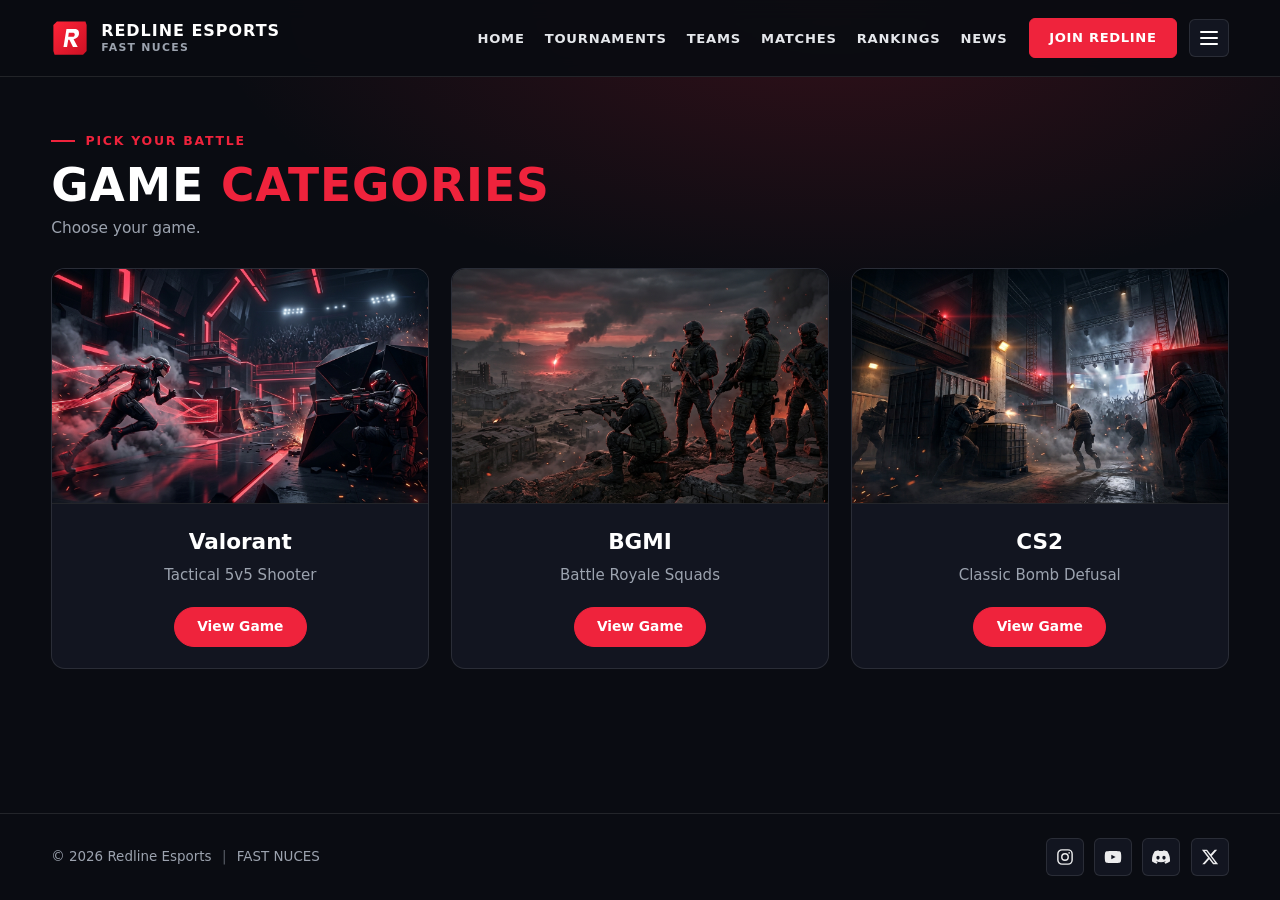
==== pages/game-categories.html @ 34097df9 "Add Match Results and Game Categories pages" ====
<!DOCTYPE html>
<html lang="en">
<head>
  <meta charset="UTF-8" />
  <meta name="viewport" content="width=device-width, initial-scale=1.0" />
  <title>Game Categories | Redline Esports</title>
  <link rel="icon" type="image/svg+xml" href="../images/redline-logo.svg" />
  <link rel="stylesheet" href="../css/style.css" />
  <link rel="stylesheet" href="../css/match-details.css" />
  <link rel="stylesheet" href="../css/game-categories.css" />
</head>
<body>
  <header class="site-header">
    <div class="container header-inner">
      <a href="../index.html" class="brand" aria-label="Redline Esports Home">
        <img src="../images/redline-logo.svg" alt="Redline Esports Logo" class="brand-logo" />
        <div class="brand-text">
          <span class="brand-name">Redline Esports</span>
          <span class="brand-sub">FAST NUCES</span>
        </div>
      </a>

      <div class="header-right">
        <nav class="main-nav" aria-label="Primary Navigation">
          <ul class="nav-links">
            <li><a href="../index.html" class="nav-link">Home</a></li>
            <li><a href="tournaments.html" class="nav-link">Tournaments</a></li>
            <li><a href="teams.html" class="nav-link">Teams</a></li>
            <li><a href="match-results.html" class="nav-link">Matches</a></li>
            <li><a href="leaderboard.html" class="nav-link">Rankings</a></li>
            <li><a href="news.html" class="nav-link">News</a></li>
          </ul>
        </nav>

        <div class="header-controls">
          <button type="button" id="openJoinModal" class="btn-join">Join Redline</button>
          <button
            type="button"
            id="menuToggle"
            class="menu-toggle"
            aria-label="Show all pages"
            aria-expanded="false"
            aria-controls="pagesDropdown"
          >
            <span class="menu-toggle-bar"></span>
            <span class="menu-toggle-bar"></span>
            <span class="menu-toggle-bar"></span>
          </button>
        </div>
      </div>

      <div id="pagesDropdown" class="pages-dropdown" hidden>
        <ul class="dropdown-list">
          <li class="mobile-only-link"><a href="../index.html" class="dropdown-link">Home</a></li>
          <li><a href="tournaments.html" class="dropdown-link">Tournaments</a></li>
          <li><a href="teams.html" class="dropdown-link">Teams</a></li>
          <li><a href="team-registration.html" class="dropdown-link">Team Registration</a></li>
          <li><a href="player-profiles.html" class="dropdown-link">Player Profiles</a></li>
          <li><a href="match-schedule.html" class="dropdown-link">Match Schedule</a></li>
          <li><a href="match-results.html" class="dropdown-link">Match Results</a></li>
          <li><a href="game-categories.html" class="dropdown-link active" aria-current="page">Game Categories</a></li>
          <li><a href="leaderboard.html" class="dropdown-link">Leaderboard</a></li>
          <li><a href="university-rankings.html" class="dropdown-link">University Rankings</a></li>
          <li><a href="hall-of-fame.html" class="dropdown-link">Hall of Fame</a></li>
          <li><a href="news.html" class="dropdown-link">Gaming News</a></li>
          <li><a href="media-gallery.html" class="dropdown-link">Media Gallery</a></li>
          <li><a href="contact.html" class="dropdown-link">Contact Us</a></li>
          <li><a href="about.html" class="dropdown-link">About Us</a></li>
        </ul>
      </div>
    </div>
  </header>

  <main>
    <!-- State 1: Game Categories -->
    <section id="categoriesView" class="categories-page">
      <div class="container">
        <div class="page-intro">
          <span class="page-eyebrow">Pick Your Battle</span>
          <h1 class="page-title">Game <span>Categories</span></h1>
          <p class="page-subtitle">Choose your game.</p>
        </div>

        <div id="categoryGrid" class="category-grid"></div>
      </div>
    </section>

    <!-- State 2: Game Hub (Matches / Teams / Rankings) -->
    <section id="hubView" class="hub-page" hidden>
      <div class="container">
        <div class="view-top-bar">
          <div>
            <span class="page-eyebrow">Game Division</span>
            <h1 id="hubTitle" class="page-title"></h1>
            <p class="page-subtitle">Matches, teams, rankings</p>
          </div>
          <button type="button" id="backToCategoriesBtn" class="btn-back">&larr; Back to Game Categories</button>
        </div>

        <div class="hub-tabs" role="tablist" aria-label="Game Hub Sections">
          <button type="button" class="hub-tab is-active" data-tab="matches" role="tab" aria-selected="true">Matches</button>
          <button type="button" class="hub-tab" data-tab="teams" role="tab" aria-selected="false">Teams</button>
          <button type="button" class="hub-tab" data-tab="rankings" role="tab" aria-selected="false">Rankings</button>
        </div>

        <div id="hubContent"></div>
      </div>
    </section>

    <!-- State 3: Match Details (Connected Detail View) -->
    <section id="catDetailsView" class="details-page" hidden>
      <div class="container">
        <div class="details-top-bar">
          <div>
            <span class="page-eyebrow">The Scoreboard</span>
            <h1 class="page-title">Match <span>Details</span></h1>
          </div>
          <button type="button" id="backToHubBtn" class="btn-back">&larr; Back to Matches</button>
        </div>

        <div class="details-panel">
          <div class="details-media-col">
            <div class="details-image-box">
              <img id="catMatchImage" src="../images/matches/valorant-match.jpg" alt="Match Arena Visual" />
            </div>
            <button type="button" id="seeLeaderboardBtn" class="btn-leaderboard">
              See Valorant Leaderboard
            </button>
          </div>

          <div class="details-info-col">
            <h2 id="catMatchTeams" class="matchup-heading"></h2>

            <div class="match-stats-list">
              <div class="stat-line">
                <span class="stat-label">Score:</span>
                <span id="catMatchScore" class="stat-value"></span>
              </div>
              <div class="stat-line">
                <span class="stat-label">Date:</span>
                <span id="catMatchDate" class="stat-value"></span>
              </div>
              <div class="stat-line">
                <span class="stat-label">Map:</span>
                <span id="catMatchMap" class="stat-value"></span>
              </div>
            </div>

            <div class="top-player-section">
              <span class="top-player-label">Top Player:</span>
              <div class="top-player-card">
                <img src="../images/player-avatar.svg" alt="Top Player Avatar" class="player-avatar" />
                <span id="catMatchTopPlayer" class="top-player-name"></span>
              </div>
            </div>
          </div>
        </div>
      </div>
    </section>

    <!-- State 4: Game Leaderboard View -->
    <section id="catLeaderboardView" class="hub-page" hidden>
      <div class="container">
        <div class="view-top-bar">
          <div>
            <span class="page-eyebrow">Division Standings</span>
            <h1 id="catLeaderboardTitle" class="page-title"></h1>
            <p id="catLeaderboardSubtitle" class="page-subtitle"></p>
          </div>
          <button type="button" id="backFromLeaderboardBtn" class="btn-back">&larr; Back to Matches</button>
        </div>

        <div id="catLeaderboardContent"></div>
      </div>
    </section>
  </main>

  <footer class="site-footer">
    <div class="container footer-inner">
      <div class="footer-meta">
        <span>&copy; 2026 Redline Esports</span>
        <span class="footer-sep">|</span>
        <span>FAST NUCES</span>
      </div>

      <div class="social-row" aria-label="Social Media">
        <a href="https://www.instagram.com/" target="_blank" rel="noopener noreferrer" class="social-link" aria-label="Instagram" title="Instagram">
          <img src="../images/icons/instagram.svg" alt="Instagram" />
        </a>
        <a href="https://www.youtube.com/" target="_blank" rel="noopener noreferrer" class="social-link" aria-label="YouTube" title="YouTube">
          <img src="../images/icons/youtube.svg" alt="YouTube" />
        </a>
        <a href="https://discord.com/" target="_blank" rel="noopener noreferrer" class="social-link" aria-label="Discord" title="Discord">
          <img src="../images/icons/discord.svg" alt="Discord" />
        </a>
        <a href="https://x.com/" target="_blank" rel="noopener noreferrer" class="social-link" aria-label="X (formerly Twitter)" title="X">
          <img src="../images/icons/x.svg" alt="X" />
        </a>
      </div>
    </div>
  </footer>

  <!-- Join Redline Modal -->
  <div id="joinModal" class="modal-overlay" role="dialog" aria-modal="true" aria-labelledby="joinModalTitle" hidden>
    <div class="modal-card">
      <div class="modal-header">
        <h2 id="joinModalTitle" class="modal-title">Join <span>Redline</span></h2>
        <button type="button" class="modal-close" data-close-modal aria-label="Close modal">&times;</button>
      </div>
      <form id="joinForm" class="modal-form">
        <div class="form-group">
          <label for="joinName">Player or Team Name</label>
          <input type="text" id="joinName" required placeholder="e.g. Nuces Raptors" />
        </div>
        <div class="form-group">
          <label for="joinEmail">University Email</label>
          <input type="email" id="joinEmail" required placeholder="i263121@isb.nu.edu.pk" />
        </div>
        <div class="form-group">
          <label for="joinGame">Primary Game</label>
          <select id="joinGame" required>
            <option value="Valorant">Valorant</option>
            <option value="BGMI">BGMI</option>
            <option value="CS2">CS2</option>
          </select>
        </div>
        <button type="submit" class="btn-join">Submit Registration</button>
      </form>
      <p id="joinFeedback" class="modal-feedback" hidden></p>
    </div>
  </div>

  <script src="../js/main.js"></script>
  <script src="../js/matches-data.js"></script>
  <script src="../js/game-categories.js"></script>
</body>
</html>
---- css/style.css ----
/* ==========================================================================
   Redline Esports - Shared Stylesheet (Matches Site Theme & Header/Footer)
   ========================================================================== */

:root {
  --bg-page: #0a0c12;
  --bg-surface: #121520;
  --bg-surface-alt: #161a27;
  --bg-hover: #1b2030;
  --red: #ef233c;
  --red-dark: #cc1124;
  --red-soft: rgba(239, 35, 60, 0.14);
  --white: #ffffff;
  --text-light: #e5e7eb;
  --text-muted: #9ca3af;
  --border-subtle: rgba(255, 255, 255, 0.1);
  --border-strong: rgba(255, 255, 255, 0.18);
  --radius-sm: 6px;
  --radius-md: 10px;
  --radius-lg: 14px;
  --transition: 0.2s ease;
}

*,
*::before,
*::after {
  box-sizing: border-box;
  margin: 0;
  padding: 0;
}

[hidden] {
  display: none !important;
}

body {
  font-family: "Segoe UI", system-ui, -apple-system, BlinkMacSystemFont, Roboto, sans-serif;
  background-color: var(--bg-page);
  background-image: radial-gradient(ellipse 70% 420px at 65% 0%, rgba(239, 35, 60, 0.18), transparent 70%);
  background-repeat: no-repeat;
  color: var(--white);
  line-height: 1.5;
  min-height: 100vh;
  display: flex;
  flex-direction: column;
}

img {
  display: block;
  max-width: 100%;
}

a {
  color: inherit;
  text-decoration: none;
}

button,
input,
select {
  font: inherit;
  color: inherit;
}

.container {
  width: min(1240px, 92%);
  margin-inline: auto;
}

/* Header & Navigation
   -------------------------------------------------------------------------- */

.site-header {
  position: sticky;
  top: 0;
  z-index: 100;
  background-color: rgba(10, 12, 18, 0.94);
  backdrop-filter: blur(10px);
  border-bottom: 1px solid var(--border-subtle);
}

.header-inner {
  position: relative;
  display: flex;
  align-items: center;
  justify-content: space-between;
  gap: 1.25rem;
  min-height: 76px;
}

.brand {
  display: inline-flex;
  align-items: center;
  gap: 0.75rem;
  flex-shrink: 0;
}

.brand-logo {
  width: 38px;
  height: 38px;
}

.brand-text {
  display: flex;
  flex-direction: column;
  line-height: 1.1;
}

.brand-name {
  font-size: 1rem;
  font-weight: 800;
  letter-spacing: 0.06em;
  text-transform: uppercase;
  color: var(--white);
}

.brand-sub {
  font-size: 0.68rem;
  font-weight: 600;
  letter-spacing: 0.12em;
  text-transform: uppercase;
  color: var(--text-muted);
  margin-top: 2px;
}

.header-right {
  display: flex;
  align-items: center;
  gap: 1.35rem;
}

.nav-links {
  display: flex;
  align-items: center;
  list-style: none;
  gap: 1.25rem;
}

.nav-link {
  font-size: 0.82rem;
  font-weight: 700;
  letter-spacing: 0.06em;
  text-transform: uppercase;
  color: var(--text-light);
  padding: 0.35rem 0;
  transition: color var(--transition);
}

.nav-link:hover,
.nav-link:focus-visible {
  color: var(--white);
}

.nav-link.active {
  color: var(--red);
}

.header-controls {
  display: flex;
  align-items: center;
  gap: 0.75rem;
}

.btn-join {
  padding: 0.58rem 1.2rem;
  background-color: var(--red);
  border: 1px solid var(--red);
  border-radius: var(--radius-sm);
  color: var(--white);
  font-size: 0.82rem;
  font-weight: 800;
  letter-spacing: 0.05em;
  text-transform: uppercase;
  cursor: pointer;
  transition: background-color var(--transition);
}

.btn-join:hover,
.btn-join:focus-visible {
  background-color: var(--red-dark);
}

.menu-toggle {
  display: inline-flex;
  flex-direction: column;
  justify-content: center;
  gap: 4px;
  width: 40px;
  height: 38px;
  padding: 8px 10px;
  background-color: var(--bg-surface);
  border: 1px solid var(--border-subtle);
  border-radius: var(--radius-sm);
  cursor: pointer;
  transition: border-color var(--transition), background-color var(--transition);
}

.menu-toggle:hover,
.menu-toggle:focus-visible {
  border-color: var(--red);
  background-color: var(--bg-hover);
}

.menu-toggle-bar {
  width: 100%;
  height: 2px;
  background-color: var(--white);
  border-radius: 2px;
}

/* All-Pages Dropdown Menu (Matches Site Screenshot)
   -------------------------------------------------------------------------- */

.pages-dropdown {
  position: absolute;
  top: calc(100% + 8px);
  right: 0;
  width: 245px;
  max-height: 76vh;
  overflow-y: auto;
  background-color: #131622;
  border: 1px solid var(--border-subtle);
  border-radius: var(--radius-md);
  padding: 0.55rem;
  box-shadow: 0 18px 40px rgba(0, 0, 0, 0.65);
  z-index: 150;
}

.pages-dropdown[hidden] {
  display: none;
}

.dropdown-list {
  list-style: none;
  display: flex;
  flex-direction: column;
  gap: 0.2rem;
}

.dropdown-link {
  display: block;
  padding: 0.55rem 0.85rem;
  border-radius: var(--radius-sm);
  font-size: 0.86rem;
  font-weight: 600;
  color: var(--text-light);
  transition: background-color var(--transition), color var(--transition);
}

.dropdown-link:hover,
.dropdown-link:focus-visible {
  background-color: rgba(255, 255, 255, 0.06);
  color: var(--white);
}

.dropdown-link.active {
  background-color: var(--red-soft);
  color: var(--red);
}

.mobile-only-link {
  display: none;
}

/* Main Content
   -------------------------------------------------------------------------- */

main {
  flex: 1;
}

/* Footer (Matches Screenshot + Prototype Links)
   -------------------------------------------------------------------------- */

.site-footer {
  margin-top: 4rem;
  background-color: var(--bg-page);
  border-top: 1px solid var(--border-subtle);
  padding: 1.5rem 0;
}

.footer-inner {
  display: flex;
  flex-wrap: wrap;
  align-items: center;
  justify-content: space-between;
  gap: 1rem;
}

.footer-meta {
  display: flex;
  flex-wrap: wrap;
  align-items: center;
  gap: 0.45rem 0.65rem;
  font-size: 0.84rem;
  color: var(--text-muted);
}

.footer-meta a {
  color: var(--text-muted);
  transition: color var(--transition);
}

.footer-meta a:hover,
.footer-meta a:focus-visible {
  color: var(--white);
}

.footer-sep {
  opacity: 0.55;
}

.social-row {
  display: flex;
  flex-direction: row;
  flex-wrap: nowrap;
  align-items: center;
  gap: 0.65rem;
}

.social-link {
  display: inline-flex;
  align-items: center;
  justify-content: center;
  width: 38px;
  height: 38px;
  border: 1px solid var(--border-subtle);
  border-radius: var(--radius-sm);
  background-color: var(--bg-surface);
  transition: border-color var(--transition), background-color var(--transition), transform var(--transition);
}

.social-link img {
  width: 18px;
  height: 18px;
  opacity: 0.92;
}

.social-link:hover,
.social-link:focus-visible {
  border-color: var(--red);
  background-color: var(--red-soft);
  transform: translateY(-2px);
}

/* Modals (Join Redline & Match Details)
   -------------------------------------------------------------------------- */

.modal-overlay {
  position: fixed;
  inset: 0;
  z-index: 200;
  display: grid;
  place-items: center;
  padding: 1rem;
  background-color: rgba(5, 6, 10, 0.8);
}

.modal-overlay[hidden] {
  display: none;
}

.modal-card {
  width: min(440px, 100%);
  background-color: var(--bg-surface);
  border: 1px solid var(--red);
  border-radius: var(--radius-md);
  padding: 1.5rem;
}

.modal-header {
  display: flex;
  align-items: center;
  justify-content: space-between;
  margin-bottom: 1rem;
}

.modal-title {
  font-size: 1.15rem;
  font-weight: 800;
  text-transform: uppercase;
}

.modal-title span {
  color: var(--red);
}

.modal-close {
  width: 32px;
  height: 32px;
  background-color: var(--bg-page);
  border: 1px solid var(--border-subtle);
  border-radius: var(--radius-sm);
  color: var(--white);
  font-size: 1.2rem;
  line-height: 1;
  cursor: pointer;
}

.modal-close:hover {
  border-color: var(--red);
  color: var(--red);
}

.modal-form {
  display: flex;
  flex-direction: column;
  gap: 0.85rem;
}

.form-group {
  display: flex;
  flex-direction: column;
  gap: 0.35rem;
}

.form-group label {
  font-size: 0.84rem;
  font-weight: 600;
  color: var(--text-light);
}

.form-group input,
.form-group select {
  padding: 0.6rem 0.75rem;
  background-color: var(--bg-page);
  border: 1px solid var(--border-subtle);
  border-radius: var(--radius-sm);
}

.form-group input:focus,
.form-group select:focus {
  outline: none;
  border-color: var(--red);
}

.modal-feedback {
  margin-top: 0.85rem;
  padding: 0.65rem 0.8rem;
  border-radius: var(--radius-sm);
  background-color: var(--red-soft);
  border: 1px solid var(--red);
  font-size: 0.88rem;
}

/* Responsive Navigation & Footer
   -------------------------------------------------------------------------- */

@media (max-width: 980px) {
  .main-nav {
    display: none;
  }

  .mobile-only-link {
    display: block;
  }
}

@media (max-width: 640px) {
  .brand-sub {
    display: none;
  }

  .btn-join {
    padding: 0.5rem 0.85rem;
    font-size: 0.76rem;
  }

  .footer-inner {
    flex-direction: column;
    align-items: flex-start;
  }
}
---- css/match-details.css ----
/* ==========================================================================
   Redline Esports - Match Details Page Styles (Vertical Prototype Layout)
   ========================================================================== */

.details-page {
  padding: 3rem 0 1rem;
}

.details-top-bar {
  display: flex;
  flex-wrap: wrap;
  align-items: flex-end;
  justify-content: space-between;
  gap: 1rem;
  margin-bottom: 1.75rem;
}

.page-eyebrow {
  display: inline-flex;
  align-items: center;
  gap: 0.65rem;
  font-size: 0.78rem;
  font-weight: 700;
  letter-spacing: 0.14em;
  text-transform: uppercase;
  color: var(--red);
  margin-bottom: 0.65rem;
}

.page-eyebrow::before {
  content: "";
  width: 24px;
  height: 2px;
  background-color: var(--red);
}

.page-title {
  font-size: clamp(2rem, 4vw, 2.85rem);
  font-weight: 900;
  letter-spacing: 0.02em;
  text-transform: uppercase;
  line-height: 1.1;
}

.page-title span {
  color: var(--red);
}

.btn-back {
  display: inline-flex;
  align-items: center;
  gap: 0.45rem;
  padding: 0.55rem 1.15rem;
  background-color: var(--bg-surface);
  border: 1px solid var(--border-strong);
  border-radius: 999px;
  font-size: 0.86rem;
  font-weight: 700;
  color: var(--white);
  transition: border-color var(--transition), background-color var(--transition);
}

.btn-back:hover,
.btn-back:focus-visible {
  border-color: var(--red);
  background-color: var(--red-soft);
}

/* Two-Column Match Details Card (Prototype Layout)
   -------------------------------------------------------------------------- */

.details-panel {
  display: grid;
  grid-template-columns: minmax(260px, 1fr) minmax(0, 1.25fr);
  background-color: var(--bg-surface);
  border: 1px solid var(--border-subtle);
  border-radius: var(--radius-lg);
  overflow: hidden;
}

/* Left Column: Image Box + See <Game> Leaderboard Button */

.details-media-col {
  display: flex;
  flex-direction: column;
  align-items: center;
  justify-content: center;
  gap: 1.25rem;
  padding: 2rem;
  border-right: 1px solid var(--border-subtle);
}

.details-image-box {
  width: 100%;
  aspect-ratio: 16 / 10;
  border: 1px solid var(--border-strong);
  border-radius: var(--radius-md);
  overflow: hidden;
  background-color: var(--bg-page);
}

.details-image-box img {
  width: 100%;
  height: 100%;
  object-fit: cover;
}

.btn-leaderboard {
  display: inline-block;
  padding: 0.65rem 1.4rem;
  background-color: var(--red);
  border: 1px solid var(--red);
  border-radius: 999px;
  color: var(--white);
  font-size: 0.88rem;
  font-weight: 700;
  text-align: center;
  transition: background-color var(--transition);
}

.btn-leaderboard:hover,
.btn-leaderboard:focus-visible {
  background-color: var(--red-dark);
}

/* Right Column: Matchup, Score, Date, Map, Top Player */

.details-info-col {
  display: flex;
  flex-direction: column;
  justify-content: center;
  gap: 1.35rem;
  padding: 2.25rem;
}

.matchup-heading {
  font-size: clamp(1.35rem, 2.5vw, 1.8rem);
  font-weight: 900;
  text-transform: uppercase;
  letter-spacing: 0.03em;
  line-height: 1.25;
  color: var(--white);
}

.matchup-vs {
  display: block;
  font-size: 0.95rem;
  font-weight: 800;
  color: var(--red);
  margin: 0.2rem 0;
}

.match-stats-list {
  display: flex;
  flex-direction: column;
  gap: 0.7rem;
  padding: 1rem 0;
  border-top: 1px solid var(--border-subtle);
  border-bottom: 1px solid var(--border-subtle);
}

.stat-line {
  display: flex;
  flex-wrap: wrap;
  gap: 0.5rem;
  font-size: 1rem;
}

.stat-label {
  font-weight: 700;
  color: var(--text-muted);
}

.stat-value {
  font-weight: 700;
  color: var(--white);
}

.top-player-section {
  display: flex;
  flex-direction: column;
  gap: 0.65rem;
}

.top-player-label {
  font-size: 0.95rem;
  font-weight: 700;
  color: var(--text-muted);
}

.top-player-card {
  display: inline-flex;
  align-items: center;
  gap: 0.9rem;
}

.player-avatar {
  width: 54px;
  height: 54px;
  border-radius: 50%;
  flex-shrink: 0;
}

.top-player-name {
  font-size: 1.05rem;
  font-weight: 700;
  color: var(--white);
}

/* Responsive Breakpoints
   -------------------------------------------------------------------------- */

@media (max-width: 820px) {
  .details-panel {
    grid-template-columns: 1fr;
  }

  .details-media-col {
    border-right: none;
    border-bottom: 1px solid var(--border-subtle);
    padding: 1.5rem;
  }

  .details-info-col {
    padding: 1.5rem;
  }
}

@media (max-width: 620px) {
  .details-page {
    padding-top: 2rem;
  }

  .btn-leaderboard {
    width: 100%;
  }
}
---- css/game-categories.css ----
/* ==========================================================================
   Redline Esports - Game Categories & Interactive Hub Styles
   ========================================================================== */

.categories-page,
.hub-page {
  padding: 3rem 0 1rem;
}

.page-intro {
  margin-bottom: 1.75rem;
}

.view-top-bar {
  display: flex;
  flex-wrap: wrap;
  align-items: flex-end;
  justify-content: space-between;
  gap: 1rem;
  margin-bottom: 1.5rem;
}

.page-eyebrow {
  display: inline-flex;
  align-items: center;
  gap: 0.65rem;
  font-size: 0.78rem;
  font-weight: 700;
  letter-spacing: 0.14em;
  text-transform: uppercase;
  color: var(--red);
  margin-bottom: 0.65rem;
}

.page-eyebrow::before {
  content: "";
  width: 24px;
  height: 2px;
  background-color: var(--red);
}

.page-title {
  font-size: clamp(2rem, 4vw, 2.85rem);
  font-weight: 900;
  letter-spacing: 0.02em;
  text-transform: uppercase;
  line-height: 1.1;
  margin-bottom: 0.4rem;
}

.page-title span {
  color: var(--red);
}

.page-subtitle {
  font-size: 0.96rem;
  color: var(--text-muted);
}

/* State 1: 3 Game Category Cards
   -------------------------------------------------------------------------- */

.category-grid {
  display: grid;
  grid-template-columns: repeat(3, minmax(0, 1fr));
  gap: 1.35rem;
}

.category-card {
  display: flex;
  flex-direction: column;
  background-color: var(--bg-surface);
  border: 1px solid var(--border-subtle);
  border-radius: var(--radius-lg);
  overflow: hidden;
  transition: transform var(--transition), border-color var(--transition);
}

.category-card:hover {
  transform: translateY(-3px);
  border-color: var(--red);
}

.category-thumb {
  aspect-ratio: 16 / 10;
  background-color: var(--bg-page);
  border-bottom: 1px solid var(--border-subtle);
  overflow: hidden;
}

.category-thumb img {
  width: 100%;
  height: 100%;
  object-fit: cover;
}

.category-body {
  display: flex;
  flex-direction: column;
  flex: 1;
  padding: 1.35rem;
  text-align: center;
}

.category-title {
  font-size: 1.35rem;
  font-weight: 800;
  color: var(--white);
  margin-bottom: 0.35rem;
}

.category-desc {
  font-size: 0.94rem;
  color: var(--text-muted);
  margin-bottom: 1.25rem;
  flex: 1;
}

.btn-view-game {
  display: inline-block;
  align-self: center;
  padding: 0.55rem 1.4rem;
  background-color: var(--red);
  border: 1px solid var(--red);
  border-radius: 999px;
  color: var(--white);
  font-size: 0.86rem;
  font-weight: 700;
  cursor: pointer;
  transition: background-color var(--transition);
}

.btn-view-game:hover,
.btn-view-game:focus-visible {
  background-color: var(--red-dark);
}

/* State 2: Game Hub Tabs & Tables
   -------------------------------------------------------------------------- */

.hub-tabs {
  display: flex;
  flex-wrap: wrap;
  gap: 0.65rem;
  margin-bottom: 1.35rem;
}

.hub-tab {
  padding: 0.5rem 1.3rem;
  border-radius: 999px;
  border: 1px solid var(--border-subtle);
  background-color: var(--bg-surface);
  color: var(--text-light);
  font-size: 0.86rem;
  font-weight: 700;
  cursor: pointer;
  transition: background-color var(--transition), border-color var(--transition), color var(--transition);
}

.hub-tab:hover,
.hub-tab:focus-visible {
  border-color: var(--red);
  color: var(--white);
}

.hub-tab.is-active {
  background-color: var(--red);
  border-color: var(--red);
  color: var(--white);
}

.hub-table-card {
  background-color: var(--bg-surface);
  border: 1px solid var(--border-subtle);
  border-radius: var(--radius-lg);
  overflow: hidden;
}

.hub-table {
  width: 100%;
  border-collapse: collapse;
  text-align: center;
}

.hub-table thead th {
  padding: 0.95rem 0.9rem;
  font-size: 0.9rem;
  font-weight: 700;
  color: var(--white);
  background-color: var(--bg-surface-alt);
  border-bottom: 1px solid var(--border-subtle);
}

.hub-table tbody tr {
  border-bottom: 1px solid var(--border-subtle);
  transition: background-color var(--transition);
}

.hub-table tbody tr:last-child {
  border-bottom: none;
}

.hub-table tbody tr:hover {
  background-color: var(--bg-hover);
}

.hub-table tbody td {
  padding: 1.1rem 0.9rem;
  font-size: 0.94rem;
  color: var(--text-light);
}

.btn-row-action {
  padding: 0.42rem 0.9rem;
  background-color: transparent;
  border: 1px solid var(--red);
  border-radius: var(--radius-sm);
  color: var(--white);
  font-size: 0.82rem;
  font-weight: 700;
  cursor: pointer;
  transition: background-color var(--transition);
}

.btn-row-action:hover,
.btn-row-action:focus-visible {
  background-color: var(--red);
}

/* State 4 / Rankings Layout (Table + Trophy Panel)
   -------------------------------------------------------------------------- */

.leaderboard-layout {
  display: grid;
  grid-template-columns: minmax(0, 2.2fr) minmax(240px, 0.95fr);
  gap: 1.35rem;
  align-items: stretch;
}

.trophy-card {
  position: relative;
  display: flex;
  flex-direction: column;
  align-items: center;
  justify-content: center;
  background-color: var(--bg-surface);
  border: 1px solid var(--border-subtle);
  border-radius: var(--radius-lg);
  overflow: hidden;
  min-height: 290px;
}

.trophy-image {
  width: 100%;
  height: 100%;
  object-fit: cover;
}

.trophy-caption {
  position: absolute;
  inset-inline: 0;
  bottom: 0;
  padding: 0.85rem 1rem;
  background: linear-gradient(to top, rgba(10, 12, 18, 0.92), transparent);
  font-size: 0.85rem;
  font-weight: 800;
  letter-spacing: 0.1em;
  text-transform: uppercase;
  color: var(--white);
  text-align: center;
}

.rank-badge {
  display: inline-block;
  min-width: 28px;
  font-weight: 800;
  color: var(--white);
}

.rank-top {
  color: var(--red);
}

.points-cell {
  font-weight: 800;
  color: var(--white);
}

/* Responsive Breakpoints
   -------------------------------------------------------------------------- */

@media (max-width: 920px) {
  .category-grid {
    grid-template-columns: repeat(2, minmax(0, 1fr));
  }

  .leaderboard-layout {
    grid-template-columns: 1fr;
  }

  .trophy-card {
    max-height: 280px;
  }
}

@media (max-width: 640px) {
  .categories-page,
  .hub-page {
    padding-top: 2rem;
  }

  .category-grid {
    grid-template-columns: 1fr;
  }

  .hub-table thead {
    display: none;
  }

  .hub-table,
  .hub-table tbody,
  .hub-table tr,
  .hub-table td {
    display: block;
    width: 100%;
  }

  .hub-table tbody tr {
    padding: 0.85rem 1rem;
    border-bottom: 1px solid var(--border-strong);
  }

  .hub-table tbody td {
    display: flex;
    align-items: center;
    justify-content: space-between;
    gap: 1rem;
    padding: 0.4rem 0;
    text-align: right;
  }

  .hub-table tbody td::before {
    content: attr(data-label);
    font-size: 0.78rem;
    font-weight: 700;
    text-transform: uppercase;
    letter-spacing: 0.05em;
    color: var(--text-muted);
    text-align: left;
  }
}
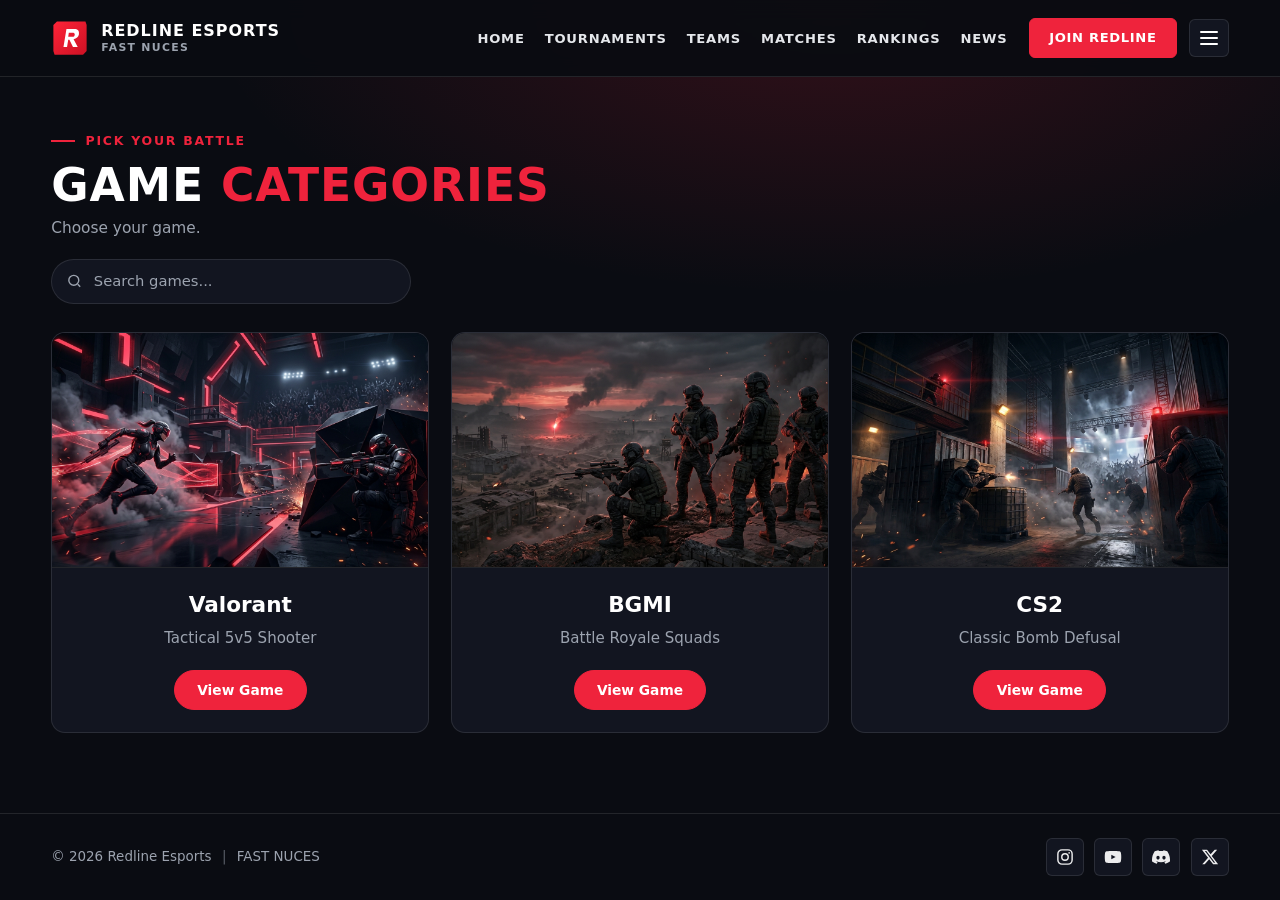
==== commit 053707ab: "Add search and game data to game categories Added a search box to the game categories page, with its" ====
--- a/pages/game-categories.html
+++ b/pages/game-categories.html
@@ -6,7 +6,6 @@
   <title>Game Categories | Redline Esports</title>
   <link rel="icon" type="image/svg+xml" href="../images/redline-logo.svg" />
   <link rel="stylesheet" href="../css/style.css" />
-  <link rel="stylesheet" href="../css/match-details.css" />
   <link rel="stylesheet" href="../css/game-categories.css" />
 </head>
 <body>
@@ -72,105 +71,30 @@
   </header>
 
   <main>
-    <!-- State 1: Game Categories -->
-    <section id="categoriesView" class="categories-page">
+    <section class="categories-page">
       <div class="container">
         <div class="page-intro">
           <span class="page-eyebrow">Pick Your Battle</span>
           <h1 class="page-title">Game <span>Categories</span></h1>
           <p class="page-subtitle">Choose your game.</p>
+
+          <div class="search-bar-wrap">
+            <svg class="search-icon" viewBox="0 0 24 24" fill="none" stroke="currentColor" stroke-width="2" aria-hidden="true">
+              <circle cx="11" cy="11" r="7"></circle>
+              <line x1="20" y1="20" x2="16.65" y2="16.65"></line>
+            </svg>
+            <input
+              type="search"
+              id="gameSearchInput"
+              class="category-search-input"
+              placeholder="Search games..."
+              aria-label="Search games"
+            />
+          </div>
         </div>
 
         <div id="categoryGrid" class="category-grid"></div>
-      </div>
-    </section>
-
-    <!-- State 2: Game Hub (Matches / Teams / Rankings) -->
-    <section id="hubView" class="hub-page" hidden>
-      <div class="container">
-        <div class="view-top-bar">
-          <div>
-            <span class="page-eyebrow">Game Division</span>
-            <h1 id="hubTitle" class="page-title"></h1>
-            <p class="page-subtitle">Matches, teams, rankings</p>
-          </div>
-          <button type="button" id="backToCategoriesBtn" class="btn-back">&larr; Back to Game Categories</button>
-        </div>
-
-        <div class="hub-tabs" role="tablist" aria-label="Game Hub Sections">
-          <button type="button" class="hub-tab is-active" data-tab="matches" role="tab" aria-selected="true">Matches</button>
-          <button type="button" class="hub-tab" data-tab="teams" role="tab" aria-selected="false">Teams</button>
-          <button type="button" class="hub-tab" data-tab="rankings" role="tab" aria-selected="false">Rankings</button>
-        </div>
-
-        <div id="hubContent"></div>
-      </div>
-    </section>
-
-    <!-- State 3: Match Details (Connected Detail View) -->
-    <section id="catDetailsView" class="details-page" hidden>
-      <div class="container">
-        <div class="details-top-bar">
-          <div>
-            <span class="page-eyebrow">The Scoreboard</span>
-            <h1 class="page-title">Match <span>Details</span></h1>
-          </div>
-          <button type="button" id="backToHubBtn" class="btn-back">&larr; Back to Matches</button>
-        </div>
-
-        <div class="details-panel">
-          <div class="details-media-col">
-            <div class="details-image-box">
-              <img id="catMatchImage" src="../images/matches/valorant-match.jpg" alt="Match Arena Visual" />
-            </div>
-            <button type="button" id="seeLeaderboardBtn" class="btn-leaderboard">
-              See Valorant Leaderboard
-            </button>
-          </div>
-
-          <div class="details-info-col">
-            <h2 id="catMatchTeams" class="matchup-heading"></h2>
-
-            <div class="match-stats-list">
-              <div class="stat-line">
-                <span class="stat-label">Score:</span>
-                <span id="catMatchScore" class="stat-value"></span>
-              </div>
-              <div class="stat-line">
-                <span class="stat-label">Date:</span>
-                <span id="catMatchDate" class="stat-value"></span>
-              </div>
-              <div class="stat-line">
-                <span class="stat-label">Map:</span>
-                <span id="catMatchMap" class="stat-value"></span>
-              </div>
-            </div>
-
-            <div class="top-player-section">
-              <span class="top-player-label">Top Player:</span>
-              <div class="top-player-card">
-                <img src="../images/player-avatar.svg" alt="Top Player Avatar" class="player-avatar" />
-                <span id="catMatchTopPlayer" class="top-player-name"></span>
-              </div>
-            </div>
-          </div>
-        </div>
-      </div>
-    </section>
-
-    <!-- State 4: Game Leaderboard View -->
-    <section id="catLeaderboardView" class="hub-page" hidden>
-      <div class="container">
-        <div class="view-top-bar">
-          <div>
-            <span class="page-eyebrow">Division Standings</span>
-            <h1 id="catLeaderboardTitle" class="page-title"></h1>
-            <p id="catLeaderboardSubtitle" class="page-subtitle"></p>
-          </div>
-          <button type="button" id="backFromLeaderboardBtn" class="btn-back">&larr; Back to Matches</button>
-        </div>
-
-        <div id="catLeaderboardContent"></div>
+        <p id="emptySearchState" class="empty-search-state" hidden>No games match your search. Try Valorant, BGMI, or CS2.</p>
       </div>
     </section>
   </main>
@@ -231,7 +155,7 @@
   </div>
 
   <script src="../js/main.js"></script>
-  <script src="../js/matches-data.js"></script>
+  <script src="../js/games-data.js"></script>
   <script src="../js/game-categories.js"></script>
 </body>
 </html>
--- a/css/style.css
+++ b/css/style.css
@@ -215,7 +215,7 @@
   position: absolute;
   top: calc(100% + 8px);
   right: 0;
-  width: 245px;
+  width: min(245px, calc(100vw - 1.5rem));
   max-height: 76vh;
   overflow-y: auto;
   background-color: #131622;
@@ -464,6 +464,7 @@
   .btn-join {
     padding: 0.5rem 0.85rem;
     font-size: 0.76rem;
+    white-space: nowrap;
   }
 
   .footer-inner {
@@ -471,3 +472,52 @@
     align-items: flex-start;
   }
 }
+
+@media (max-width: 480px) {
+  .header-inner {
+    gap: 0.5rem;
+    min-height: 66px;
+  }
+
+  .brand {
+    gap: 0.45rem;
+    min-width: 0;
+  }
+
+  .brand-logo {
+    width: 30px;
+    height: 30px;
+    flex-shrink: 0;
+  }
+
+  .brand-text {
+    min-width: 0;
+  }
+
+  .brand-name {
+    font-size: 0.78rem;
+    letter-spacing: 0.03em;
+    white-space: nowrap;
+  }
+
+  .header-right {
+    gap: 0.5rem;
+    flex-shrink: 0;
+  }
+
+  .header-controls {
+    gap: 0.45rem;
+  }
+
+  .btn-join {
+    padding: 0.45rem 0.65rem;
+    font-size: 0.72rem;
+    letter-spacing: 0.03em;
+  }
+
+  .menu-toggle {
+    width: 36px;
+    height: 34px;
+    padding: 7px 8px;
+  }
+}
--- a/css/game-categories.css
+++ b/css/game-categories.css
@@ -57,6 +57,101 @@
   color: var(--text-muted);
 }
 
+.search-bar-wrap {
+  position: relative;
+  width: min(360px, 100%);
+  margin-top: 1.15rem;
+}
+
+.search-icon {
+  position: absolute;
+  left: 0.95rem;
+  top: 50%;
+  transform: translateY(-50%);
+  width: 17px;
+  height: 17px;
+  color: var(--text-muted);
+  pointer-events: none;
+}
+
+.category-search-input {
+  width: 100%;
+  padding: 0.65rem 1rem 0.65rem 2.6rem;
+  background-color: var(--bg-surface);
+  border: 1px solid var(--border-subtle);
+  border-radius: 999px;
+  color: var(--white);
+  font-size: 0.92rem;
+  transition: border-color var(--transition), background-color var(--transition);
+}
+
+.category-search-input::placeholder {
+  color: var(--text-muted);
+}
+
+.category-search-input:focus {
+  outline: none;
+  border-color: var(--red);
+  background-color: var(--bg-surface-alt);
+}
+
+.empty-search-state {
+  padding: 2rem 1.25rem;
+  text-align: center;
+  background-color: var(--bg-surface);
+  border: 1px solid var(--border-subtle);
+  border-radius: var(--radius-lg);
+  color: var(--text-muted);
+}
+
+.top-bar-actions {
+  display: flex;
+  flex-wrap: wrap;
+  align-items: center;
+  gap: 0.65rem;
+}
+
+.btn-back {
+  display: inline-flex;
+  align-items: center;
+  gap: 0.45rem;
+  padding: 0.55rem 1.15rem;
+  background-color: var(--bg-surface);
+  border: 1px solid var(--border-strong);
+  border-radius: 999px;
+  font-size: 0.86rem;
+  font-weight: 700;
+  color: var(--white);
+  white-space: nowrap;
+  transition: border-color var(--transition), background-color var(--transition);
+}
+
+.btn-back:hover,
+.btn-back:focus-visible {
+  border-color: var(--red);
+  background-color: var(--red-soft);
+}
+
+.btn-primary-pill {
+  display: inline-flex;
+  align-items: center;
+  justify-content: center;
+  padding: 0.58rem 1.35rem;
+  background-color: var(--red);
+  border: 1px solid var(--red);
+  border-radius: 999px;
+  color: var(--white);
+  font-size: 0.86rem;
+  font-weight: 700;
+  white-space: nowrap;
+  transition: background-color var(--transition);
+}
+
+.btn-primary-pill:hover,
+.btn-primary-pill:focus-visible {
+  background-color: var(--red-dark);
+}
+
 /* State 1: 3 Game Category Cards
    -------------------------------------------------------------------------- */
 
@@ -211,13 +306,16 @@
 }
 
 .btn-row-action {
-  padding: 0.42rem 0.9rem;
+  display: inline-block;
+  padding: 0.45rem 0.95rem;
   background-color: transparent;
   border: 1px solid var(--red);
   border-radius: var(--radius-sm);
   color: var(--white);
   font-size: 0.82rem;
   font-weight: 700;
+  line-height: 1.2;
+  white-space: nowrap;
   cursor: pointer;
   transition: background-color var(--transition);
 }
@@ -225,6 +323,26 @@
 .btn-row-action:hover,
 .btn-row-action:focus-visible {
   background-color: var(--red);
+}
+
+.hub-footer-cta {
+  margin-top: 1.25rem;
+  display: flex;
+  flex-wrap: wrap;
+  justify-content: flex-end;
+  gap: 0.75rem;
+}
+
+.leaderboard-filters {
+  display: flex;
+  flex-wrap: wrap;
+  gap: 0.65rem;
+  margin-bottom: 1.35rem;
+}
+
+.team-name-cell {
+  font-weight: 700;
+  color: var(--white);
 }
 
 /* State 4 / Rankings Layout (Table + Trophy Panel)
@@ -335,8 +453,9 @@
     align-items: center;
     justify-content: space-between;
     gap: 1rem;
-    padding: 0.4rem 0;
+    padding: 0.45rem 0;
     text-align: right;
+    word-break: break-word;
   }
 
   .hub-table tbody td::before {
@@ -347,5 +466,14 @@
     letter-spacing: 0.05em;
     color: var(--text-muted);
     text-align: left;
-  }
-}
+    flex-shrink: 0;
+  }
+
+  .hub-footer-cta {
+    justify-content: stretch;
+  }
+
+  .hub-footer-cta .btn-primary-pill {
+    width: 100%;
+  }
+}
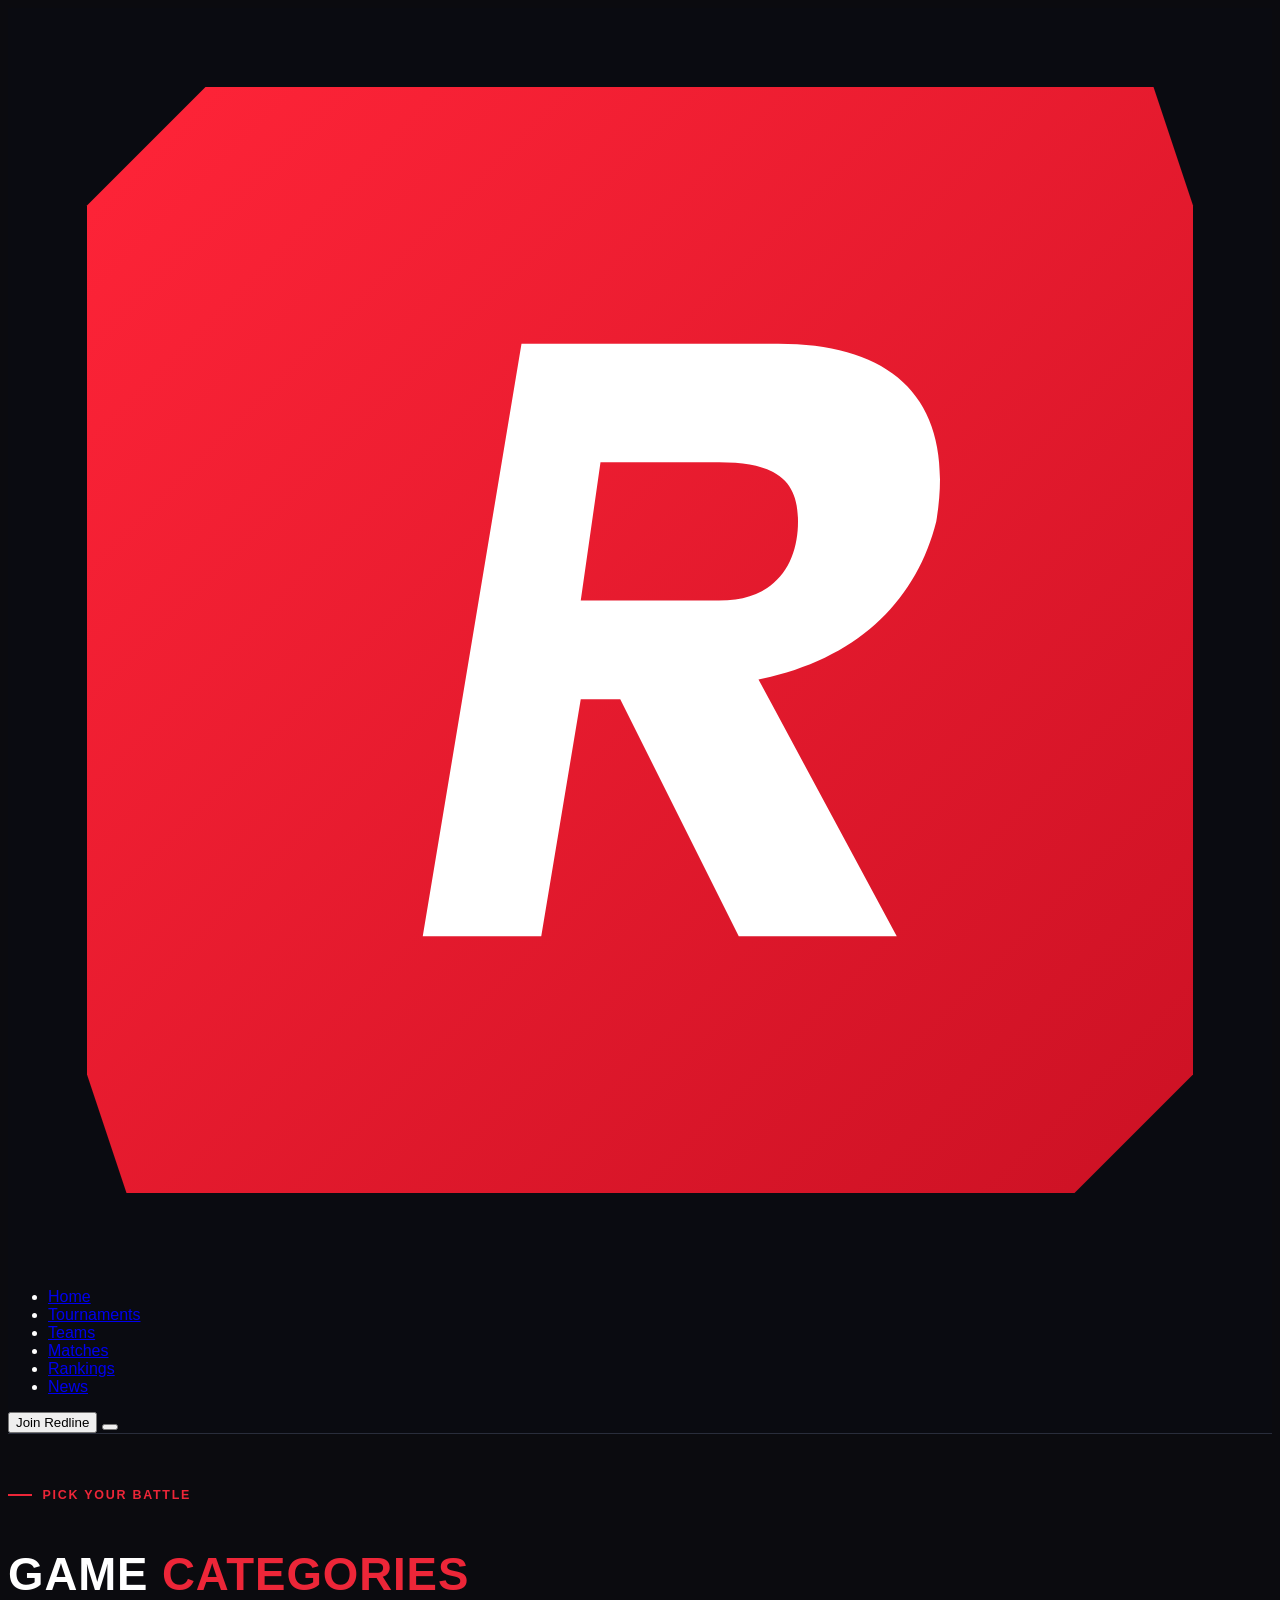
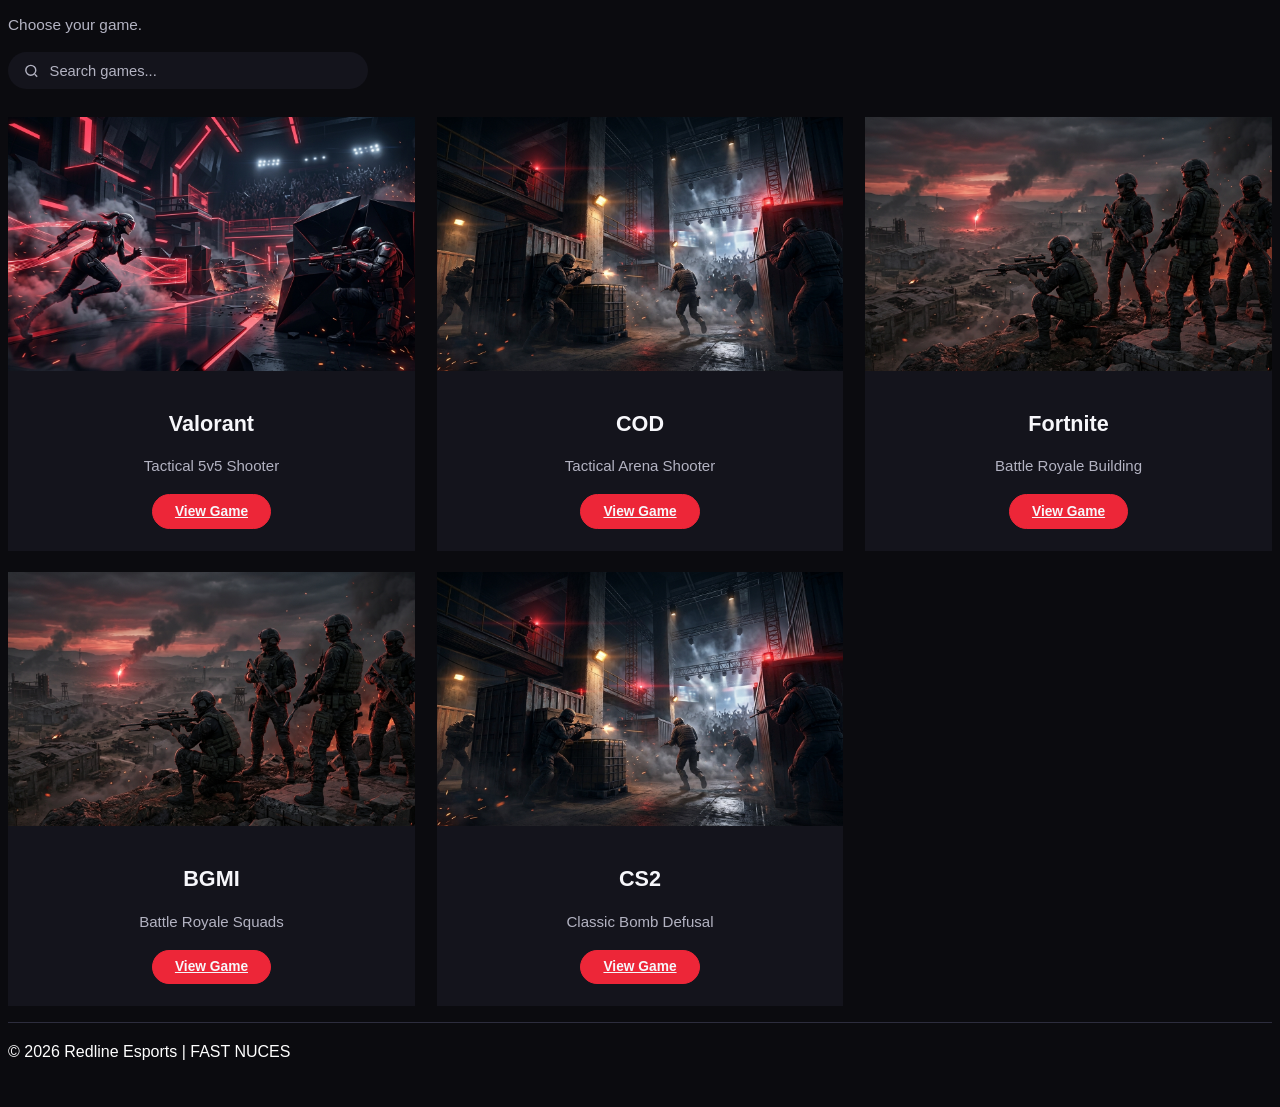
==== commit 125dc2f3: "Build Game Categories page and add game data Created and styled the Game Categories page and added J" ====
--- a/pages/game-categories.html
+++ b/pages/game-categories.html
@@ -94,7 +94,7 @@
         </div>
 
         <div id="categoryGrid" class="category-grid"></div>
-        <p id="emptySearchState" class="empty-search-state" hidden>No games match your search. Try Valorant, BGMI, or CS2.</p>
+        <p id="emptySearchState" class="empty-search-state" hidden>No games match your search. Try Valorant, COD, Fortnite, BGMI, or CS2.</p>
       </div>
     </section>
   </main>
@@ -144,6 +144,8 @@
           <label for="joinGame">Primary Game</label>
           <select id="joinGame" required>
             <option value="Valorant">Valorant</option>
+            <option value="COD">COD</option>
+            <option value="Fortnite">Fortnite</option>
             <option value="BGMI">BGMI</option>
             <option value="CS2">CS2</option>
           </select>
--- a/css/style.css
+++ b/css/style.css
@@ -1,523 +1,353 @@
 /* ==========================================================================
-   Redline Esports - Shared Stylesheet (Matches Site Theme & Header/Footer)
+   Redline Esports - Shared Stylesheet (Theme Variables, Header, Footer)
    ========================================================================== */
 
 :root {
-  --bg-page: #0a0c12;
-  --bg-surface: #121520;
-  --bg-surface-alt: #161a27;
-  --bg-hover: #1b2030;
-  --red: #ef233c;
-  --red-dark: #cc1124;
-  --red-soft: rgba(239, 35, 60, 0.14);
-  --white: #ffffff;
-  --text-light: #e5e7eb;
-  --text-muted: #9ca3af;
-  --border-subtle: rgba(255, 255, 255, 0.1);
-  --border-strong: rgba(255, 255, 255, 0.18);
-  --radius-sm: 6px;
-  --radius-md: 10px;
-  --radius-lg: 14px;
-  --transition: 0.2s ease;
-}
-
-*,
-*::before,
-*::after {
-  box-sizing: border-box;
-  margin: 0;
-  padding: 0;
-}
-
-[hidden] {
-  display: none !important;
-}
-
+    --bg-dark: #0b0b0f;
+    --bg-surface: #14141c;
+    --bg-input: #1a1a24;
+    --accent-red: #e11d2e;
+    --accent-red-hover: #c51626;
+    --text-white: #ffffff;
+    --text-muted: #b3b3c2;
+    --border-color: #2d2d3d;
+    --error-color: #e11d2e;
+    --error-bg: rgba(225, 29, 46, 0.12);
+    --success-color: #22c55e;
+    --success-bg: rgba(34, 197, 94, 0.14);
+    --red: #ed2638;
+    --red2: #ff5360;
+    --muted: #a3a7b5;
+    --line: #292d3b;
+    --white: #f7f7fb;
+}
+
+/* Base Layout */
 body {
-  font-family: "Segoe UI", system-ui, -apple-system, BlinkMacSystemFont, Roboto, sans-serif;
-  background-color: var(--bg-page);
-  background-image: radial-gradient(ellipse 70% 420px at 65% 0%, rgba(239, 35, 60, 0.18), transparent 70%);
-  background-repeat: no-repeat;
-  color: var(--white);
-  line-height: 1.5;
-  min-height: 100vh;
-  display: flex;
-  flex-direction: column;
-}
-
-img {
-  display: block;
-  max-width: 100%;
-}
-
-a {
-  color: inherit;
-  text-decoration: none;
-}
-
-button,
-input,
-select {
-  font: inherit;
-  color: inherit;
-}
-
-.container {
-  width: min(1240px, 92%);
-  margin-inline: auto;
-}
-
-/* Header & Navigation
-   -------------------------------------------------------------------------- */
-
-.site-header {
-  position: sticky;
-  top: 0;
-  z-index: 100;
-  background-color: rgba(10, 12, 18, 0.94);
-  backdrop-filter: blur(10px);
-  border-bottom: 1px solid var(--border-subtle);
-}
-
-.header-inner {
-  position: relative;
-  display: flex;
-  align-items: center;
-  justify-content: space-between;
-  gap: 1.25rem;
-  min-height: 76px;
+    background-color: var(--bg-dark);
+    color: var(--text-white);
+    font-family: "Segoe UI", Tahoma, Geneva, Verdana, sans-serif;
+    min-height: 100vh;
+    display: flex;
+    flex-direction: column;
+}
+
+main {
+    flex: 1;
+}
+
+/* Top Accent Line & Shared Header Navigation */
+.topline {
+    height: 3px;
+    background: linear-gradient(90deg, #80101b, var(--red), #ff7b42);
+}
+
+header {
+    position: sticky;
+    top: 0;
+    z-index: 20;
+    background: rgba(11, 12, 18, 0.93);
+    backdrop-filter: blur(18px);
+    border-bottom: 1px solid var(--line);
+}
+
+.nav-wrap {
+    position: relative;
+}
+
+.nav-wrap button {
+    font: inherit;
+}
+
+.nav-wrap button,
+.nav-wrap a {
+    cursor: pointer;
+}
+
+.nav-wrap a {
+    color: inherit;
+    text-decoration: none;
+}
+
+.nav {
+    max-width: 1240px;
+    margin: 0 auto;
+    padding: 14px 24px;
+    display: flex;
+    flex-wrap: nowrap;
+    align-items: center;
+    gap: 24px;
 }
 
 .brand {
-  display: inline-flex;
-  align-items: center;
-  gap: 0.75rem;
-  flex-shrink: 0;
-}
-
-.brand-logo {
-  width: 38px;
-  height: 38px;
-}
-
-.brand-text {
-  display: flex;
-  flex-direction: column;
-  line-height: 1.1;
-}
-
-.brand-name {
-  font-size: 1rem;
-  font-weight: 800;
-  letter-spacing: 0.06em;
-  text-transform: uppercase;
-  color: var(--white);
-}
-
-.brand-sub {
-  font-size: 0.68rem;
-  font-weight: 600;
-  letter-spacing: 0.12em;
-  text-transform: uppercase;
-  color: var(--text-muted);
-  margin-top: 2px;
-}
-
-.header-right {
-  display: flex;
-  align-items: center;
-  gap: 1.35rem;
-}
-
-.nav-links {
-  display: flex;
-  align-items: center;
-  list-style: none;
-  gap: 1.25rem;
-}
-
-.nav-link {
-  font-size: 0.82rem;
-  font-weight: 700;
-  letter-spacing: 0.06em;
-  text-transform: uppercase;
-  color: var(--text-light);
-  padding: 0.35rem 0;
-  transition: color var(--transition);
-}
-
-.nav-link:hover,
-.nav-link:focus-visible {
-  color: var(--white);
-}
-
-.nav-link.active {
-  color: var(--red);
-}
-
-.header-controls {
-  display: flex;
-  align-items: center;
-  gap: 0.75rem;
-}
-
-.btn-join {
-  padding: 0.58rem 1.2rem;
-  background-color: var(--red);
-  border: 1px solid var(--red);
-  border-radius: var(--radius-sm);
-  color: var(--white);
-  font-size: 0.82rem;
-  font-weight: 800;
-  letter-spacing: 0.05em;
-  text-transform: uppercase;
-  cursor: pointer;
-  transition: background-color var(--transition);
-}
-
-.btn-join:hover,
-.btn-join:focus-visible {
-  background-color: var(--red-dark);
-}
-
-.menu-toggle {
-  display: inline-flex;
-  flex-direction: column;
-  justify-content: center;
-  gap: 4px;
-  width: 40px;
-  height: 38px;
-  padding: 8px 10px;
-  background-color: var(--bg-surface);
-  border: 1px solid var(--border-subtle);
-  border-radius: var(--radius-sm);
-  cursor: pointer;
-  transition: border-color var(--transition), background-color var(--transition);
-}
-
-.menu-toggle:hover,
-.menu-toggle:focus-visible {
-  border-color: var(--red);
-  background-color: var(--bg-hover);
-}
-
-.menu-toggle-bar {
-  width: 100%;
-  height: 2px;
-  background-color: var(--white);
-  border-radius: 2px;
-}
-
-/* All-Pages Dropdown Menu (Matches Site Screenshot)
-   -------------------------------------------------------------------------- */
-
-.pages-dropdown {
-  position: absolute;
-  top: calc(100% + 8px);
-  right: 0;
-  width: min(245px, calc(100vw - 1.5rem));
-  max-height: 76vh;
-  overflow-y: auto;
-  background-color: #131622;
-  border: 1px solid var(--border-subtle);
-  border-radius: var(--radius-md);
-  padding: 0.55rem;
-  box-shadow: 0 18px 40px rgba(0, 0, 0, 0.65);
-  z-index: 150;
-}
-
-.pages-dropdown[hidden] {
-  display: none;
-}
-
-.dropdown-list {
-  list-style: none;
-  display: flex;
-  flex-direction: column;
-  gap: 0.2rem;
-}
-
-.dropdown-link {
-  display: block;
-  padding: 0.55rem 0.85rem;
-  border-radius: var(--radius-sm);
-  font-size: 0.86rem;
-  font-weight: 600;
-  color: var(--text-light);
-  transition: background-color var(--transition), color var(--transition);
-}
-
-.dropdown-link:hover,
-.dropdown-link:focus-visible {
-  background-color: rgba(255, 255, 255, 0.06);
-  color: var(--white);
-}
-
-.dropdown-link.active {
-  background-color: var(--red-soft);
-  color: var(--red);
-}
-
-.mobile-only-link {
-  display: none;
-}
-
-/* Main Content
-   -------------------------------------------------------------------------- */
-
-main {
-  flex: 1;
-}
-
-/* Footer (Matches Screenshot + Prototype Links)
-   -------------------------------------------------------------------------- */
-
+    display: flex;
+    align-items: center;
+    gap: 10px;
+    min-width: 210px;
+}
+
+.brandmark {
+    width: 42px;
+    height: 42px;
+    display: grid;
+    place-items: center;
+    background: linear-gradient(145deg, #ff4050, #9c1020);
+    clip-path: polygon(0 0, 100% 0, 100% 72%, 70% 100%, 0 100%);
+    font-weight: 900;
+    font-size: 24px;
+    font-style: italic;
+    color: var(--white);
+}
+
+.brand strong {
+    display: block;
+    letter-spacing: 1.8px;
+    font-size: 14px;
+}
+
+.brand small {
+    display: block;
+    color: var(--muted);
+    font-size: 9px;
+    letter-spacing: 2.4px;
+}
+
+.navlinks {
+    display: flex;
+    align-items: center;
+    gap: 20px;
+    margin-left: auto;
+}
+
+.navlinks a {
+    color: #c3c5ce;
+    font-size: 12px;
+    font-weight: 700;
+    letter-spacing: 0.4px;
+    padding: 10px 0;
+    position: relative;
+    transition: color 0.2s;
+}
+
+.navlinks a:hover,
+.navlinks a.active {
+    color: var(--white);
+}
+
+.navlinks a.active::after {
+    content: "";
+    display: block;
+    height: 2px;
+    background: var(--red);
+    margin-top: 6px;
+}
+
+.nav-wrap .btn {
+    border: 1px solid transparent;
+    border-radius: 7px;
+    padding: 12px 18px;
+    background: var(--red);
+    color: var(--white);
+    font-weight: 800;
+    font-size: 12px;
+    letter-spacing: 0.5px;
+    line-height: 1.4;
+    transition: 0.2s;
+    display: inline-flex;
+    align-items: center;
+    justify-content: center;
+    gap: 8px;
+}
+
+.nav-wrap .btn:hover {
+    background: #ff4050;
+    color: var(--white);
+    transform: translateY(-2px);
+    box-shadow: 0 8px 25px rgba(237, 38, 56, 0.25);
+}
+
+.nav-wrap .btn.small {
+    padding: 9px 14px;
+    white-space: nowrap;
+}
+
+.menu-btn {
+    display: inline-grid;
+    place-items: center;
+    background: transparent;
+    color: var(--white);
+    border: 1px solid var(--line);
+    border-radius: 7px;
+    padding: 7px 12px;
+    font-size: 16px;
+    line-height: 1.4;
+    transition: border-color 0.2s, background 0.2s;
+}
+
+.menu-btn:hover {
+    border-color: var(--red);
+    background: rgba(237, 38, 56, 0.12);
+}
+
+.all-pages-menu {
+    display: none;
+    position: absolute;
+    top: calc(100% + 8px);
+    right: 24px;
+    width: 300px;
+    max-height: 75vh;
+    overflow-y: auto;
+    background: #12141d;
+    border: 1px solid var(--line);
+    border-radius: 12px;
+    padding: 14px;
+    box-shadow: 0 18px 45px rgba(0, 0, 0, 0.65);
+    z-index: 50;
+}
+
+.all-pages-menu.open {
+    display: block;
+}
+
+.menu-title {
+    font-size: 10px;
+    font-weight: 900;
+    letter-spacing: 2px;
+    text-transform: uppercase;
+    color: var(--red2);
+    padding: 4px 10px 10px;
+    border-bottom: 1px solid var(--line);
+    margin-bottom: 8px;
+}
+
+.all-pages-list {
+    display: grid;
+    grid-template-columns: 1fr;
+    gap: 2px;
+}
+
+.all-pages-list a {
+    color: #c3c5ce;
+    font-size: 13px;
+    font-weight: 700;
+    padding: 8px 10px;
+    border-radius: 7px;
+    transition: background 0.15s, color 0.15s;
+}
+
+.all-pages-list a:hover {
+    background: rgba(255, 255, 255, 0.05);
+    color: var(--white);
+}
+
+.all-pages-list a.active {
+    background: rgba(237, 38, 56, 0.16);
+    color: var(--red2);
+}
+
+/* Header Responsive Breakpoints */
+@media (max-width: 960px) {
+    .nav {
+        gap: 16px;
+    }
+
+    .navlinks {
+        gap: 14px;
+    }
+
+    .navlinks a {
+        font-size: 11px;
+    }
+
+    .brand {
+        min-width: 175px;
+    }
+}
+
+@media (max-width: 820px) {
+    .nav {
+        padding: 12px 16px;
+        gap: 10px;
+    }
+
+    .brand {
+        min-width: 0;
+        margin-right: auto;
+    }
+
+    .brandmark {
+        width: 36px;
+        height: 36px;
+        font-size: 20px;
+    }
+
+    .brand strong {
+        font-size: 12px;
+        letter-spacing: 1.3px;
+    }
+
+    .brand small {
+        font-size: 8px;
+        letter-spacing: 1.8px;
+    }
+
+    .navlinks {
+        display: none;
+    }
+
+    .all-pages-menu {
+        right: 16px;
+        left: 16px;
+        width: auto;
+        max-height: calc(100vh - 84px);
+    }
+
+    .all-pages-list a {
+        padding: 10px 12px;
+    }
+}
+
+@media (max-width: 400px) {
+    .nav-wrap .btn.small {
+        padding: 8px 10px;
+        font-size: 10px;
+    }
+
+    .menu-btn {
+        padding: 6px 10px;
+        font-size: 15px;
+    }
+}
+
+/* Shared Footer */
 .site-footer {
-  margin-top: 4rem;
-  background-color: var(--bg-page);
-  border-top: 1px solid var(--border-subtle);
-  padding: 1.5rem 0;
-}
-
-.footer-inner {
-  display: flex;
-  flex-wrap: wrap;
-  align-items: center;
-  justify-content: space-between;
-  gap: 1rem;
-}
-
-.footer-meta {
-  display: flex;
-  flex-wrap: wrap;
-  align-items: center;
-  gap: 0.45rem 0.65rem;
-  font-size: 0.84rem;
-  color: var(--text-muted);
-}
-
-.footer-meta a {
-  color: var(--text-muted);
-  transition: color var(--transition);
-}
-
-.footer-meta a:hover,
-.footer-meta a:focus-visible {
-  color: var(--white);
-}
-
-.footer-sep {
-  opacity: 0.55;
-}
-
-.social-row {
-  display: flex;
-  flex-direction: row;
-  flex-wrap: nowrap;
-  align-items: center;
-  gap: 0.65rem;
+    background-color: var(--bg-dark);
+    border-top: 1px solid var(--border-color);
+    padding: 1.25rem 0;
+    margin-top: auto;
+}
+
+.footer-copy {
+    color: var(--text-muted);
+    font-size: 0.9rem;
+    margin: 0;
+}
+
+.footer-socials {
+    display: flex;
+    align-items: center;
+    gap: 1rem;
 }
 
 .social-link {
-  display: inline-flex;
-  align-items: center;
-  justify-content: center;
-  width: 38px;
-  height: 38px;
-  border: 1px solid var(--border-subtle);
-  border-radius: var(--radius-sm);
-  background-color: var(--bg-surface);
-  transition: border-color var(--transition), background-color var(--transition), transform var(--transition);
-}
-
-.social-link img {
-  width: 18px;
-  height: 18px;
-  opacity: 0.92;
+    display: inline-flex;
+    align-items: center;
+    justify-content: center;
+    color: var(--text-muted);
+    transition: color 0.2s ease;
 }
 
 .social-link:hover,
-.social-link:focus-visible {
-  border-color: var(--red);
-  background-color: var(--red-soft);
-  transform: translateY(-2px);
-}
-
-/* Modals (Join Redline & Match Details)
-   -------------------------------------------------------------------------- */
-
-.modal-overlay {
-  position: fixed;
-  inset: 0;
-  z-index: 200;
-  display: grid;
-  place-items: center;
-  padding: 1rem;
-  background-color: rgba(5, 6, 10, 0.8);
-}
-
-.modal-overlay[hidden] {
-  display: none;
-}
-
-.modal-card {
-  width: min(440px, 100%);
-  background-color: var(--bg-surface);
-  border: 1px solid var(--red);
-  border-radius: var(--radius-md);
-  padding: 1.5rem;
-}
-
-.modal-header {
-  display: flex;
-  align-items: center;
-  justify-content: space-between;
-  margin-bottom: 1rem;
-}
-
-.modal-title {
-  font-size: 1.15rem;
-  font-weight: 800;
-  text-transform: uppercase;
-}
-
-.modal-title span {
-  color: var(--red);
-}
-
-.modal-close {
-  width: 32px;
-  height: 32px;
-  background-color: var(--bg-page);
-  border: 1px solid var(--border-subtle);
-  border-radius: var(--radius-sm);
-  color: var(--white);
-  font-size: 1.2rem;
-  line-height: 1;
-  cursor: pointer;
-}
-
-.modal-close:hover {
-  border-color: var(--red);
-  color: var(--red);
-}
-
-.modal-form {
-  display: flex;
-  flex-direction: column;
-  gap: 0.85rem;
-}
-
-.form-group {
-  display: flex;
-  flex-direction: column;
-  gap: 0.35rem;
-}
-
-.form-group label {
-  font-size: 0.84rem;
-  font-weight: 600;
-  color: var(--text-light);
-}
-
-.form-group input,
-.form-group select {
-  padding: 0.6rem 0.75rem;
-  background-color: var(--bg-page);
-  border: 1px solid var(--border-subtle);
-  border-radius: var(--radius-sm);
-}
-
-.form-group input:focus,
-.form-group select:focus {
-  outline: none;
-  border-color: var(--red);
-}
-
-.modal-feedback {
-  margin-top: 0.85rem;
-  padding: 0.65rem 0.8rem;
-  border-radius: var(--radius-sm);
-  background-color: var(--red-soft);
-  border: 1px solid var(--red);
-  font-size: 0.88rem;
-}
-
-/* Responsive Navigation & Footer
-   -------------------------------------------------------------------------- */
-
-@media (max-width: 980px) {
-  .main-nav {
-    display: none;
-  }
-
-  .mobile-only-link {
-    display: block;
-  }
-}
-
-@media (max-width: 640px) {
-  .brand-sub {
-    display: none;
-  }
-
-  .btn-join {
-    padding: 0.5rem 0.85rem;
-    font-size: 0.76rem;
-    white-space: nowrap;
-  }
-
-  .footer-inner {
-    flex-direction: column;
-    align-items: flex-start;
-  }
-}
-
-@media (max-width: 480px) {
-  .header-inner {
-    gap: 0.5rem;
-    min-height: 66px;
-  }
-
-  .brand {
-    gap: 0.45rem;
-    min-width: 0;
-  }
-
-  .brand-logo {
-    width: 30px;
-    height: 30px;
-    flex-shrink: 0;
-  }
-
-  .brand-text {
-    min-width: 0;
-  }
-
-  .brand-name {
-    font-size: 0.78rem;
-    letter-spacing: 0.03em;
-    white-space: nowrap;
-  }
-
-  .header-right {
-    gap: 0.5rem;
-    flex-shrink: 0;
-  }
-
-  .header-controls {
-    gap: 0.45rem;
-  }
-
-  .btn-join {
-    padding: 0.45rem 0.65rem;
-    font-size: 0.72rem;
-    letter-spacing: 0.03em;
-  }
-
-  .menu-toggle {
-    width: 36px;
-    height: 34px;
-    padding: 7px 8px;
-  }
-}
+.social-link:focus {
+    color: var(--accent-red);
+}
--- a/css/game-categories.css
+++ b/css/game-categories.css
@@ -431,6 +431,27 @@
     grid-template-columns: 1fr;
   }
 
+  .category-card {
+    flex-direction: row;
+  }
+
+  .category-thumb {
+    width: 120px;
+    min-width: 120px;
+    aspect-ratio: auto;
+    border-bottom: none;
+    border-right: 1px solid var(--border-subtle);
+  }
+
+  .category-body {
+    text-align: left;
+    padding: 1rem;
+  }
+
+  .btn-view-game {
+    align-self: flex-start;
+  }
+
   .hub-table thead {
     display: none;
   }
@@ -476,4 +497,68 @@
   .hub-footer-cta .btn-primary-pill {
     width: 100%;
   }
-}
+
+  .view-top-bar {
+    flex-direction: column;
+    align-items: flex-start;
+    gap: 0.75rem;
+  }
+
+  .btn-back {
+    font-size: 0.82rem;
+    padding: 0.5rem 1rem;
+  }
+
+  .game-filters {
+    gap: 0.45rem;
+  }
+
+  .filter-pill {
+    padding: 0.4rem 0.85rem;
+    font-size: 0.78rem;
+  }
+}
+
+@media (max-width: 400px) {
+  .category-thumb {
+    width: 100px;
+    min-width: 100px;
+  }
+
+  .category-body {
+    padding: 0.75rem;
+  }
+
+  .category-title {
+    font-size: 1.1rem;
+  }
+
+  .category-desc {
+    font-size: 0.84rem;
+    margin-bottom: 0.85rem;
+  }
+
+  .btn-view-game {
+    padding: 0.45rem 1rem;
+    font-size: 0.8rem;
+  }
+
+  .page-title {
+    font-size: 1.6rem;
+  }
+
+  .btn-back {
+    font-size: 0.78rem;
+    padding: 0.45rem 0.85rem;
+  }
+
+  .hub-tab {
+    padding: 0.4rem 0.9rem;
+    font-size: 0.8rem;
+  }
+
+  .filter-pill {
+    padding: 0.35rem 0.7rem;
+    font-size: 0.74rem;
+  }
+}
